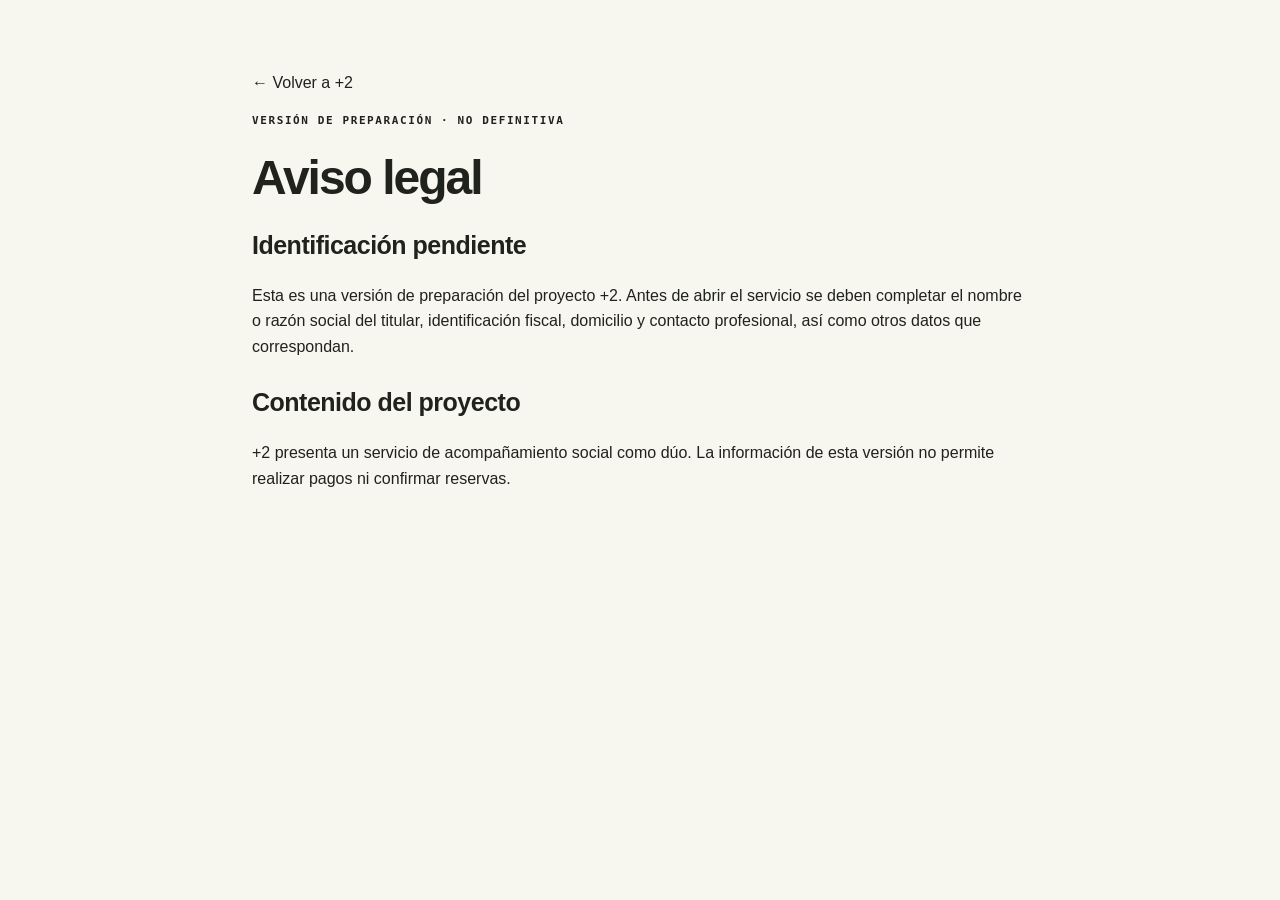
==== legal/aviso-legal.html @ a8e3cab4 "Primera version de +2" ====
<!doctype html>
<html lang="es">
  <head>
    <meta charset="utf-8" />
    <meta name="viewport" content="width=device-width,initial-scale=1" />
    <meta name="robots" content="noindex" />
    <title>Aviso legal · +2</title>
    <link rel="icon" href="../assets/favicon.svg" />
    <link rel="stylesheet" href="../css/bootstrap.min.css" />
    <link rel="stylesheet" href="../css/styles.css" />
  </head>
  <body>
    <main class="container legal-page">
      <a href="../index.html">← Volver a +2</a>
      <p class="eyebrow mt-3">VERSIÓN DE PREPARACIÓN · NO DEFINITIVA</p>
      <h1>Aviso legal</h1>
      <h2>Identificación pendiente</h2>
      <p>
        Esta es una versión de preparación del proyecto +2. Antes de abrir el
        servicio se deben completar el nombre o razón social del titular,
        identificación fiscal, domicilio y contacto profesional, así como otros
        datos que correspondan.
      </p>
      <h2>Contenido del proyecto</h2>
      <p>
        +2 presenta un servicio de acompañamiento social como dúo. La
        información de esta versión no permite realizar pagos ni confirmar
        reservas.
      </p>
    </main>
  </body>
</html>
---- css/styles.css ----
:root {
  --paper: #f7f6ef;
  --ink: #20221d;
  --lime: #c5f75b;
  --muted: #62655b;
  --line: #d8d9cd;
}
* {
  box-sizing: border-box;
}
html {
  scroll-behavior: smooth;
  scroll-padding-top: 95px;
}
body {
  margin: 0;
  background: var(--paper);
  color: var(--ink);
  font-family: Arial, Helvetica, sans-serif;
  font-size: 16px;
  line-height: 1.6;
}
a {
  color: inherit;
  text-decoration: none;
}
a:hover {
  text-decoration: underline;
}
button,
input,
select,
textarea {
  font: inherit;
}
button,
a,
input,
select,
textarea {
  -webkit-tap-highlight-color: transparent;
}
:focus-visible {
  outline: 3px solid #526e18;
  outline-offset: 5px;
}
button {
  cursor: pointer;
}
.container {
  width: min(1240px, 90%);
  margin-inline: auto;
}
.header {
  background: var(--paper);
  border-bottom: 1px solid var(--line);
}
.nav-wrap {
  display: flex;
  align-items: center;
  justify-content: space-between;
  min-height: 100px;
  gap: 24px;
}
.logo {
  font-size: 54px;
  font-weight: 900;
  letter-spacing: -6px;
  display: flex;
  align-items: center;
  gap: 23px;
  line-height: 1;
}
.logo span {
  font-size: 9px;
  line-height: 1.5;
  letter-spacing: 1px;
}
.nav-links {
  display: flex;
  gap: 28px;
  align-items: center;
  font-size: 13px;
  font-weight: 600;
}
.button {
  display: inline-flex;
  justify-content: space-between;
  align-items: center;
  gap: 36px;
  border: 1px solid var(--ink);
  background: var(--ink);
  color: var(--paper);
  padding: 16px 23px;
  font-weight: 700;
  font-size: 14px;
  border-radius: 5px;
  text-decoration: none;
  transition:
    transform 0.2s,
    background 0.2s;
}
.button:hover {
  background: #3d4430;
  color: white;
  transform: translateY(-2px);
  text-decoration: none;
}
.button span {
  font-size: 22px;
  line-height: 1;
}
.button.small {
  padding: 12px 18px;
}
.button.full {
  width: 100%;
}
.button.secondary {
  background: transparent;
  color: var(--ink);
}
.menu-toggle {
  display: none;
}
.hero {
  display: grid;
  grid-template-columns: 1.1fr 1fr;
  gap: 7%;
  padding-block: 66px 76px;
  align-items: center;
}
.eyebrow {
  font-family: monospace;
  font-size: 11px;
  letter-spacing: 1.6px;
  font-weight: 600;
  margin-bottom: 25px;
}
.live-dot {
  display: inline-block;
  width: 7px;
  height: 7px;
  background: #597832;
  border-radius: 50%;
  margin-right: 9px;
}
h1 {
  font-size: clamp(62px, 6.65vw, 92px);
  font-weight: 800;
  line-height: 0.99;
  letter-spacing: -5px;
  margin: 0 0 30px;
}
h1 .highlight {
  display: inline-block;
  background: var(--lime);
  padding: 0 12px 7px;
  transform: rotate(-4deg);
}
.lead {
  font-size: 17px;
  line-height: 1.65;
  color: #53584d;
  margin-bottom: 26px;
}
.hero-actions {
  display: flex;
  gap: 26px;
  align-items: center;
}
.text-link {
  font-size: 13px;
  font-weight: 600;
}
.text-link span {
  margin-left: 15px;
}
.micro {
  font-size: 12px;
  line-height: 1.6;
  color: var(--muted);
}
.hero-copy > .micro {
  margin: 16px 0 0;
}
.hero-board {
  background: #e7e9dc;
  padding: 27px;
  transform: rotate(2deg);
  border-radius: 7px;
}
.board-top,
.board-bottom {
  display: flex;
  justify-content: space-between;
  align-items: center;
  font-family: monospace;
  font-size: 10px;
  letter-spacing: 1px;
}
.board-top {
  margin-bottom: 30px;
}
.board-top > span:last-child {
  font-size: 30px;
}
.ticket {
  background: var(--lime);
  padding: 22px;
  transform: rotate(-6deg);
  box-shadow: 3px 7px 0 #20221d;
  position: relative;
  margin-bottom: 30px;
}
.ticket-top {
  display: flex;
  justify-content: space-between;
  font-family: monospace;
  font-size: 9px;
  border-bottom: 1px solid #698c39;
  padding-bottom: 12px;
}
.ticket-number {
  font-size: 145px;
  letter-spacing: -13px;
  line-height: 1.2;
  font-weight: 900;
  display: flex;
  align-items: center;
  justify-content: space-between;
}
.ticket-number span {
  font-size: 11px;
  letter-spacing: 1px;
  line-height: 1.6;
  font-family: monospace;
}
.ticket-bottom {
  display: flex;
  justify-content: space-between;
  font-size: 9px;
  font-family: monospace;
  border-top: 1px dashed #698c39;
  padding-top: 12px;
}
.ticket-bottom strong {
  font-family: Arial;
  font-size: 12px;
}
.plan-note {
  background: var(--paper);
  padding: 25px;
  transform: rotate(1deg);
}
.plan-note .eyebrow {
  font-size: 9px;
}
.plan-note h2 {
  font-size: 30px;
  line-height: 1.1;
  letter-spacing: -1px;
  margin: 16px 0;
}
.plan-note p {
  font-size: 13px;
  max-width: 280px;
}
.shuffle {
  background: transparent;
  border: 0;
  border-top: 1px solid var(--line);
  padding: 12px 0 0;
  width: 100%;
  text-align: left;
  display: flex;
  justify-content: space-between;
  font-size: 12px;
  font-weight: 600;
}
.shuffle span {
  font-size: 20px;
}
.board-bottom {
  margin-top: 23px;
  font-size: 8px;
}
.board-bottom span:last-child {
  font-size: 26px;
}
.ticker {
  background: var(--ink);
  color: var(--paper);
  display: flex;
  justify-content: space-evenly;
  gap: 22px;
  align-items: center;
  padding: 20px;
  font-family: monospace;
  font-size: 12px;
  letter-spacing: 2px;
  flex-wrap: wrap;
}
.ticker b {
  color: var(--lime);
  font-size: 25px;
}
.section {
  padding-block: 95px;
}
.section-heading {
  display: flex;
  justify-content: space-between;
  align-items: end;
  gap: 40px;
  margin-bottom: 35px;
}
h2 {
  font-size: clamp(36px, 4.2vw, 56px);
  letter-spacing: -2.5px;
  line-height: 1.08;
  font-weight: 750;
  margin-bottom: 24px;
}
.section-heading > p {
  max-width: 350px;
  color: var(--muted);
  font-size: 15px;
}
.filters {
  display: flex;
  gap: 9px;
  flex-wrap: wrap;
  margin-bottom: 30px;
}
.filters button,
.outline-tag {
  border: 1px solid #bfc3b4;
  background: transparent;
  padding: 9px 16px;
  border-radius: 30px;
  font-size: 12px;
}
.filters button.active {
  background: var(--ink);
  color: var(--paper);
  border-color: var(--ink);
}
.plan-card {
  height: 100%;
  border-top: 1px solid var(--ink);
  padding-top: 17px;
}
.plan-card-head {
  display: flex;
  justify-content: space-between;
  font-family: monospace;
  font-size: 11px;
  margin-bottom: 12px;
}
.plan-visual {
  height: 160px;
  display: flex;
  align-items: center;
  justify-content: center;
  font-size: clamp(38px, 4vw, 53px);
  font-weight: 800;
  letter-spacing: -3px;
  background: #dfe7d6;
}
.plan-card:nth-child(2) .plan-visual {
  background: #e9dfef;
}
.plan-card h3 {
  font-size: 21px;
  letter-spacing: -0.5px;
  margin: 22px 0 9px;
}
.plan-card p {
  font-size: 14px;
  color: var(--muted);
}
.plan-card a {
  display: inline-block;
  font-size: 12px;
  font-weight: 700;
  border-bottom: 1px solid;
  margin-top: 5px;
}
.plan-empty {
  margin: 35px 0 0;
  font-size: 14px;
}
.plan-empty a {
  font-weight: 700;
}
.about-strip {
  background: var(--lime);
  padding: 65px 0;
}
.row-inside {
  display: grid;
  grid-template-columns: 0.55fr 1.4fr 1fr;
  gap: 35px;
}
.row-inside h2 {
  font-size: 41px;
}
.row-inside h2 span {
  color: #4c6624;
}
.row-inside p {
  font-size: 14px;
}
.row-inside .eyebrow {
  font-size: 11px;
}
.outline-tag {
  display: inline-block;
  font-size: 10px;
}
.steps {
  display: grid;
  grid-template-columns: repeat(3, 1fr);
  gap: 45px;
  margin-top: 45px;
}
.steps article {
  border-top: 1px solid var(--line);
  padding-top: 20px;
}
.steps article > span {
  font-size: 14px;
  font-family: monospace;
}
.steps h3 {
  margin: 22px 0 14px;
  font-size: 23px;
  letter-spacing: -0.7px;
}
.steps p {
  font-size: 14px;
  color: var(--muted);
  max-width: 300px;
}
.people-section {
  background: #eeeee5;
  padding-block: 75px;
}
.profile {
  display: grid;
  grid-template-columns: 42% 1fr;
  border: 1px solid #c9ccbd;
  min-height: 280px;
}
.portrait {
  background: #dedfd4;
  display: flex;
  flex-direction: column;
  justify-content: center;
  align-items: center;
  min-height: 260px;
  padding: 20px;
}
.portrait span {
  font-size: 72px;
  font-weight: 800;
  letter-spacing: -6px;
}
.portrait small {
  font: 10px monospace;
  text-align: center;
}
.portrait img {
  width: 100%;
  height: 100%;
  object-fit: cover;
}
.profile-info {
  padding: 25px;
}
.profile-info h3 {
  font-size: 21px;
  line-height: 1.2;
}
.profile-info p,
.profile-info dl {
  font-size: 12px;
}
.profile-info dt {
  margin-top: 9px;
}
.profile-info dd {
  margin: 0;
  color: var(--muted);
}
.interests {
  display: flex;
  gap: 10px;
  flex-wrap: wrap;
  margin-top: 35px;
}
.interests span {
  font-size: 12px;
  padding: 8px 15px;
  border: 1px solid #c6c9bb;
  border-radius: 50px;
}
.interests span:nth-child(3n) {
  background: var(--lime);
}
.price-section {
  display: grid;
  grid-template-columns: 1fr 1fr;
  gap: 12%;
  align-items: center;
}
.price-section > div > p:not(.eyebrow) {
  max-width: 370px;
  color: var(--muted);
  font-size: 14px;
}
.price-box {
  border: 1px solid var(--ink);
  padding: 35px;
  box-shadow: 7px 7px 0 #dce1cf;
}
.price-box h3 {
  font-size: 20px;
  margin: 25px 0 12px;
}
.price-box .price-title {
  font-size: 37px !important;
  font-weight: 750;
  color: var(--ink) !important;
  letter-spacing: -1px;
  display: flex;
  justify-content: space-between;
}
.price-box ul {
  padding: 20px 0;
  border-block: 1px solid var(--line);
  list-style: none;
  font-size: 13px;
  line-height: 2.3;
}
.price-box li:before {
  content: "↗";
  margin-right: 12px;
}
.limits {
  border-block: 1px solid var(--line);
  padding-block: 30px;
}
.limits > .eyebrow {
  display: block;
}
.limits h3 {
  font-size: 17px;
}
.limits p {
  font-size: 13px;
  color: var(--muted);
}
.faq-section {
  display: grid;
  grid-template-columns: 1fr 1.5fr;
  gap: 9%;
}
details {
  border-bottom: 1px solid var(--line);
  padding: 17px 0;
}
summary {
  font-size: 14px;
  font-weight: 600;
  cursor: pointer;
  list-style: none;
  display: flex;
  justify-content: space-between;
  gap: 20px;
}
summary:after {
  content: "+";
  font-size: 20px;
  font-weight: 400;
}
details[open] summary:after {
  content: "−";
}
details p {
  font-size: 13px;
  color: var(--muted);
  margin: 16px 25px 0 0;
}
.form-section {
  background: var(--lime);
  padding: 80px 0;
}
.form-layout {
  display: grid;
  grid-template-columns: 1fr 1.3fr;
  gap: 10%;
}
.form-intro h2 {
  font-size: 75px;
  letter-spacing: -4px;
}
.form-intro h2 span {
  color: #4c6624;
}
.form-intro > p {
  font-size: 15px;
}
.form-note {
  display: flex;
  gap: 20px;
  margin-top: 45px;
  font-size: 34px;
}
.form-note p {
  font-size: 12px;
  padding-top: 7px;
}
.field label,
#proposal-result label {
  font-size: 12px;
  font-weight: 650;
  display: block;
  margin-bottom: 7px;
}
.form-control,
.form-select {
  width: 100%;
  background: #f8ffe9;
  border: 1px solid #9fbd73;
  border-radius: 4px;
  padding: 12px;
  font-size: 13px;
  color: var(--ink);
}
.form-control:focus,
.form-select:focus {
  background: white;
  border-color: #34491c;
  box-shadow: 0 0 0 3px #34491c33;
}
.field-error {
  font-size: 12px;
  color: #8a1e13;
  margin: 5px 0 0;
}
.invalid {
  border: 2px solid #8a1e13 !important;
}
#form-status {
  font-size: 13px;
  margin-block: 15px;
}
#proposal-result {
  margin-top: 25px;
}
.footer {
  padding-block: 40px 25px;
}
.footer-top {
  display: flex;
  align-items: center;
  gap: 35px;
  padding-bottom: 30px;
}
.footer-logo {
  font-size: 86px;
  font-weight: 900;
  letter-spacing: -10px;
  line-height: 1;
}
.footer-top p {
  font-size: 14px;
  line-height: 1.5;
  margin: 0;
}
.footer-top > a:last-child {
  margin-left: auto;
  font-size: 15px;
  font-weight: 650;
}
.footer-links {
  display: flex;
  gap: 20px;
  justify-content: space-between;
  flex-wrap: wrap;
  border-top: 1px solid var(--line);
  padding-top: 25px;
  font-size: 10px;
  color: var(--muted);
}
.skip {
  position: absolute;
  top: -100px;
  left: 15px;
  padding: 15px;
  background: var(--ink);
  color: white;
  z-index: 30;
}
.skip:focus {
  top: 10px;
}
.legal-page {
  max-width: 800px;
  padding-block: 70px;
}
.legal-page h1 {
  font-size: 48px;
  letter-spacing: -2px;
}
.legal-page h2 {
  font-size: 25px;
  letter-spacing: -0.5px;
  margin-top: 30px;
}
[hidden] {
  display: none !important;
}
/* Basic layout fallback keeps the page readable if Bootstrap is unavailable. */
.row {
  display: flex;
  flex-wrap: wrap;
  margin-inline: -12px;
}
.row > * {
  padding-inline: 12px;
}
.g-4 > * {
  margin-top: 24px;
}
.g-3 > * {
  margin-top: 16px;
}
.col-12 {
  width: 100%;
}
.col-md-4 {
  width: 33.3333%;
}
.col-md-6 {
  width: 50%;
}
.mt-2 {
  margin-top: 8px;
}
.mt-3 {
  margin-top: 16px;
}
@media (max-width: 1000px) {
  .nav-links {
    gap: 16px;
  }
  .logo span {
    display: none;
  }
  .hero {
    gap: 5%;
  }
  h1 {
    font-size: 67px;
  }
  .hero-board {
    padding: 20px;
  }
  .ticket-number {
    font-size: 110px;
  }
  .row-inside {
    grid-template-columns: 1fr 1fr;
  }
  .row-inside > .eyebrow {
    grid-column: 1/-1;
    margin: 0;
  }
  .profile {
    grid-template-columns: 1fr;
  }
  .portrait {
    min-height: 170px;
  }
  .form-layout {
    gap: 6%;
  }
  .form-intro h2 {
    font-size: 62px;
  }
  .price-section {
    gap: 6%;
  }
}
@media (max-width: 700px) {
  html {
    scroll-padding-top: 20px;
  }
  .nav-wrap {
    min-height: 80px;
    flex-wrap: wrap;
  }
  .logo {
    font-size: 46px;
  }
  .logo span {
    display: block;
  }
  .menu-toggle {
    display: block;
    border: 1px solid var(--line);
    background: none;
    border-radius: 4px;
    padding: 8px 12px;
    font-size: 12px;
  }
  .nav-links {
    display: none;
    width: 100%;
    padding-bottom: 20px;
    flex-wrap: wrap;
  }
  .nav-links.open {
    display: flex;
  }
  .nav-links .button {
    width: 100%;
  }
  .hero {
    grid-template-columns: 1fr;
    padding-block: 40px 50px;
    gap: 45px;
  }
  h1 {
    font-size: 66px;
    letter-spacing: -4px;
  }
  .hero-copy .eyebrow {
    font-size: 9px;
  }
  .hero-board {
    max-width: 460px;
    width: 94%;
    margin: auto;
  }
  .ticket-number {
    font-size: 132px;
  }
  .hero-actions {
    gap: 20px;
  }
  .hero-actions .button {
    gap: 22px;
  }
  .lead {
    font-size: 15px;
  }
  .ticker {
    gap: 10px;
    font-size: 9px;
    padding: 15px;
  }
  .ticker span:last-child,
  .ticker b:last-of-type {
    display: none;
  }
  .section {
    padding-block: 58px;
  }
  .section-heading {
    display: block;
    margin-bottom: 25px;
  }
  .section-heading > p {
    max-width: none;
  }
  .col-md-4,
  .col-md-6 {
    width: 100%;
  }
  .plan-grid .col-md-4 {
    width: 50%;
  }
  .plan-visual {
    height: 120px;
    font-size: 32px;
    letter-spacing: -1px;
  }
  .plan-card h3 {
    font-size: 18px;
  }
  .plan-card p {
    font-size: 12px;
  }
  .row-inside {
    grid-template-columns: 1fr;
    gap: 20px;
  }
  .row-inside h2 {
    margin: 0;
  }
  .steps {
    grid-template-columns: 1fr;
    gap: 22px;
  }
  .steps h3 {
    margin: 10px 0;
  }
  .steps p {
    max-width: none;
  }
  .people-section {
    padding-block: 50px;
  }
  .profile {
    grid-template-columns: 36% 1fr;
  }
  .portrait {
    padding: 10px;
  }
  .portrait span {
    font-size: 58px;
  }
  .profile-info {
    padding: 20px;
  }
  .price-section,
  .faq-section,
  .form-layout {
    grid-template-columns: 1fr;
    gap: 30px;
  }
  .price-box {
    padding: 26px;
  }
  .form-section {
    padding-block: 50px;
  }
  .form-intro h2 {
    font-size: 62px;
  }
  .form-note {
    display: none;
  }
  .footer-top {
    gap: 20px;
  }
  .footer-top > a:last-child {
    font-size: 12px;
  }
  .footer-logo {
    font-size: 66px;
  }
  .footer-top p {
    font-size: 12px;
  }
  .footer-links {
    justify-content: start;
    gap: 16px;
  }
  .form-layout form .col-md-6 {
    width: 50%;
  }
  .form-layout form .col-md-6:nth-child(3) {
    width: 100%;
  }
}
@media (max-width: 380px) {
  h1 {
    font-size: 57px;
  }
  .hero-actions {
    flex-wrap: wrap;
  }
  .ticket {
    padding: 15px;
  }
  .ticket-number {
    font-size: 110px;
  }
  .ticket-number span {
    font-size: 9px;
  }
  .plan-grid .col-md-4 {
    width: 100%;
  }
  .form-layout form .col-md-6 {
    width: 100%;
  }
  .footer-top {
    flex-wrap: wrap;
  }
}
@media (prefers-reduced-motion: reduce) {
  html {
    scroll-behavior: auto;
  }
  *,
  *:before,
  *:after {
    transition: none !important;
    animation: none !important;
  }
}
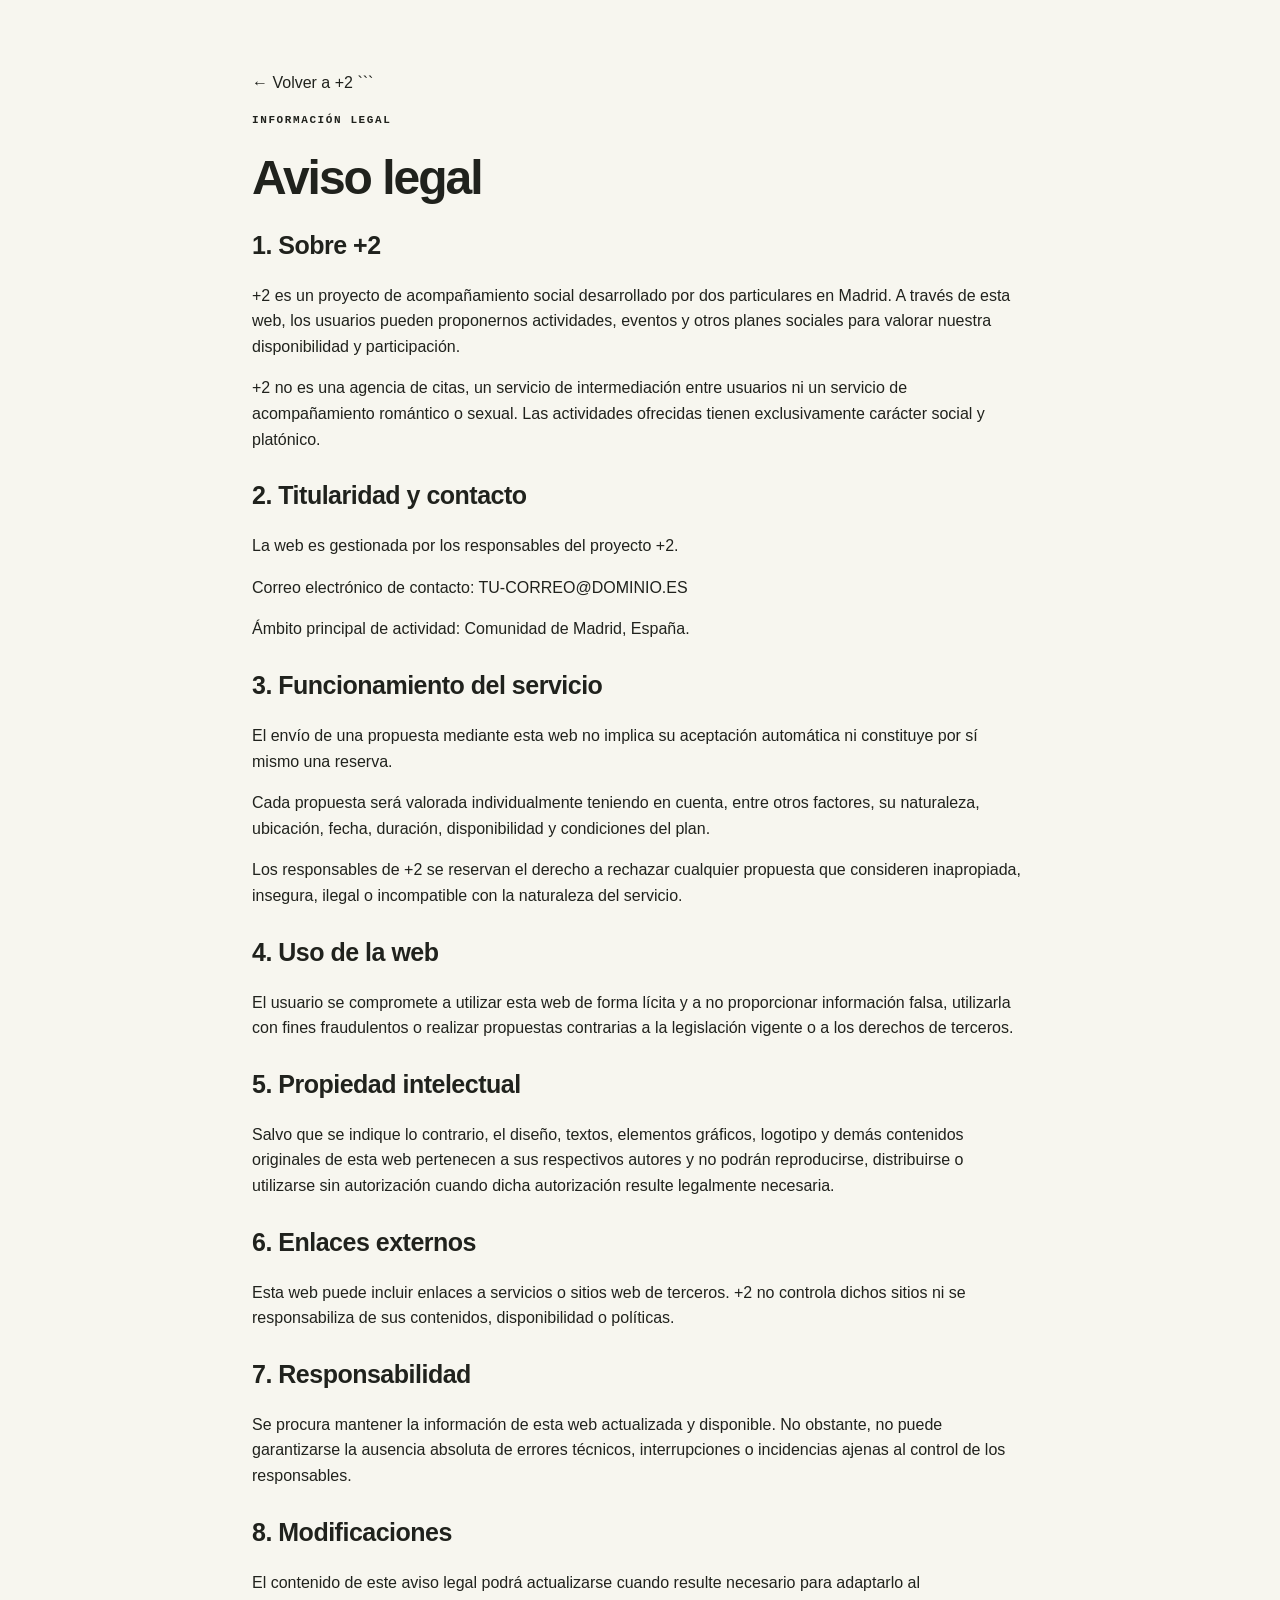
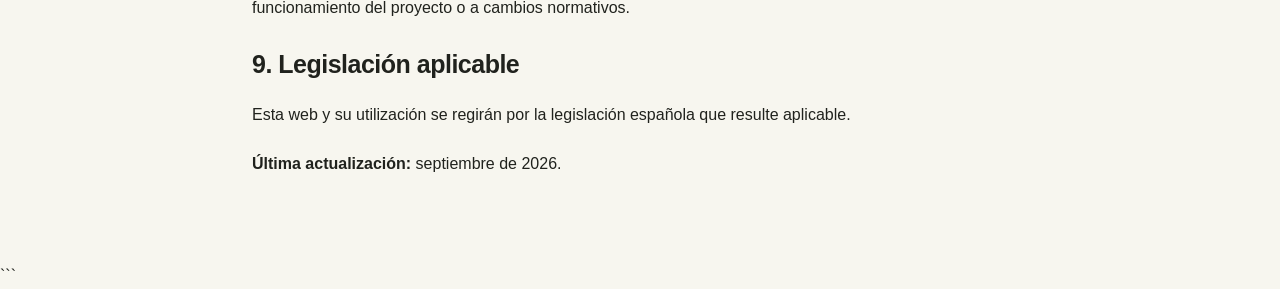
==== commit e64e5804: "cambios varios" ====
--- a/legal/aviso-legal.html
+++ b/legal/aviso-legal.html
@@ -1,4 +1,5 @@
 <!doctype html>
+
 <html lang="es">
   <head>
     <meta charset="utf-8" />
@@ -9,24 +10,119 @@
     <link rel="stylesheet" href="../css/bootstrap.min.css" />
     <link rel="stylesheet" href="../css/styles.css" />
   </head>
+
   <body>
     <main class="container legal-page">
       <a href="../index.html">← Volver a +2</a>
-      <p class="eyebrow mt-3">VERSIÓN DE PREPARACIÓN · NO DEFINITIVA</p>
-      <h1>Aviso legal</h1>
-      <h2>Identificación pendiente</h2>
-      <p>
-        Esta es una versión de preparación del proyecto +2. Antes de abrir el
-        servicio se deben completar el nombre o razón social del titular,
-        identificación fiscal, domicilio y contacto profesional, así como otros
-        datos que correspondan.
-      </p>
-      <h2>Contenido del proyecto</h2>
-      <p>
-        +2 presenta un servicio de acompañamiento social como dúo. La
-        información de esta versión no permite realizar pagos ni confirmar
-        reservas.
-      </p>
-    </main>
+
+```
+  <p class="eyebrow mt-3">INFORMACIÓN LEGAL</p>
+  <h1>Aviso legal</h1>
+
+  <h2>1. Sobre +2</h2>
+  <p>
+    +2 es un proyecto de acompañamiento social desarrollado por dos
+    particulares en Madrid. A través de esta web, los usuarios pueden
+    proponernos actividades, eventos y otros planes sociales para valorar
+    nuestra disponibilidad y participación.
+  </p>
+
+  <p>
+    +2 no es una agencia de citas, un servicio de intermediación entre
+    usuarios ni un servicio de acompañamiento romántico o sexual.
+    Las actividades ofrecidas tienen exclusivamente carácter social y
+    platónico.
+  </p>
+
+  <h2>2. Titularidad y contacto</h2>
+  <p>
+    La web es gestionada por los responsables del proyecto +2.
+  </p>
+
+  <p>
+    Correo electrónico de contacto:
+    <a href="mailto:TU-CORREO@DOMINIO.ES">TU-CORREO@DOMINIO.ES</a>
+  </p>
+
+  <p>
+    Ámbito principal de actividad: Comunidad de Madrid, España.
+  </p>
+
+  <!--
+    IMPORTANTE:
+    Antes de comenzar una actividad económica a través de la web,
+    revisa los datos identificativos que legalmente deban publicarse
+    conforme a la normativa aplicable.
+  -->
+
+  <h2>3. Funcionamiento del servicio</h2>
+  <p>
+    El envío de una propuesta mediante esta web no implica su aceptación
+    automática ni constituye por sí mismo una reserva.
+  </p>
+
+  <p>
+    Cada propuesta será valorada individualmente teniendo en cuenta,
+    entre otros factores, su naturaleza, ubicación, fecha, duración,
+    disponibilidad y condiciones del plan.
+  </p>
+
+  <p>
+    Los responsables de +2 se reservan el derecho a rechazar cualquier
+    propuesta que consideren inapropiada, insegura, ilegal o incompatible
+    con la naturaleza del servicio.
+  </p>
+
+  <h2>4. Uso de la web</h2>
+  <p>
+    El usuario se compromete a utilizar esta web de forma lícita y a no
+    proporcionar información falsa, utilizarla con fines fraudulentos o
+    realizar propuestas contrarias a la legislación vigente o a los
+    derechos de terceros.
+  </p>
+
+  <h2>5. Propiedad intelectual</h2>
+  <p>
+    Salvo que se indique lo contrario, el diseño, textos, elementos
+    gráficos, logotipo y demás contenidos originales de esta web
+    pertenecen a sus respectivos autores y no podrán reproducirse,
+    distribuirse o utilizarse sin autorización cuando dicha autorización
+    resulte legalmente necesaria.
+  </p>
+
+  <h2>6. Enlaces externos</h2>
+  <p>
+    Esta web puede incluir enlaces a servicios o sitios web de terceros.
+    +2 no controla dichos sitios ni se responsabiliza de sus contenidos,
+    disponibilidad o políticas.
+  </p>
+
+  <h2>7. Responsabilidad</h2>
+  <p>
+    Se procura mantener la información de esta web actualizada y
+    disponible. No obstante, no puede garantizarse la ausencia absoluta
+    de errores técnicos, interrupciones o incidencias ajenas al control
+    de los responsables.
+  </p>
+
+  <h2>8. Modificaciones</h2>
+  <p>
+    El contenido de este aviso legal podrá actualizarse cuando resulte
+    necesario para adaptarlo al funcionamiento del proyecto o a cambios
+    normativos.
+  </p>
+
+  <h2>9. Legislación aplicable</h2>
+  <p>
+    Esta web y su utilización se regirán por la legislación española que
+    resulte aplicable.
+  </p>
+
+  <p class="mt-4">
+    <strong>Última actualización:</strong> septiembre de 2026.
+  </p>
+</main>
+```
+
   </body>
 </html>
